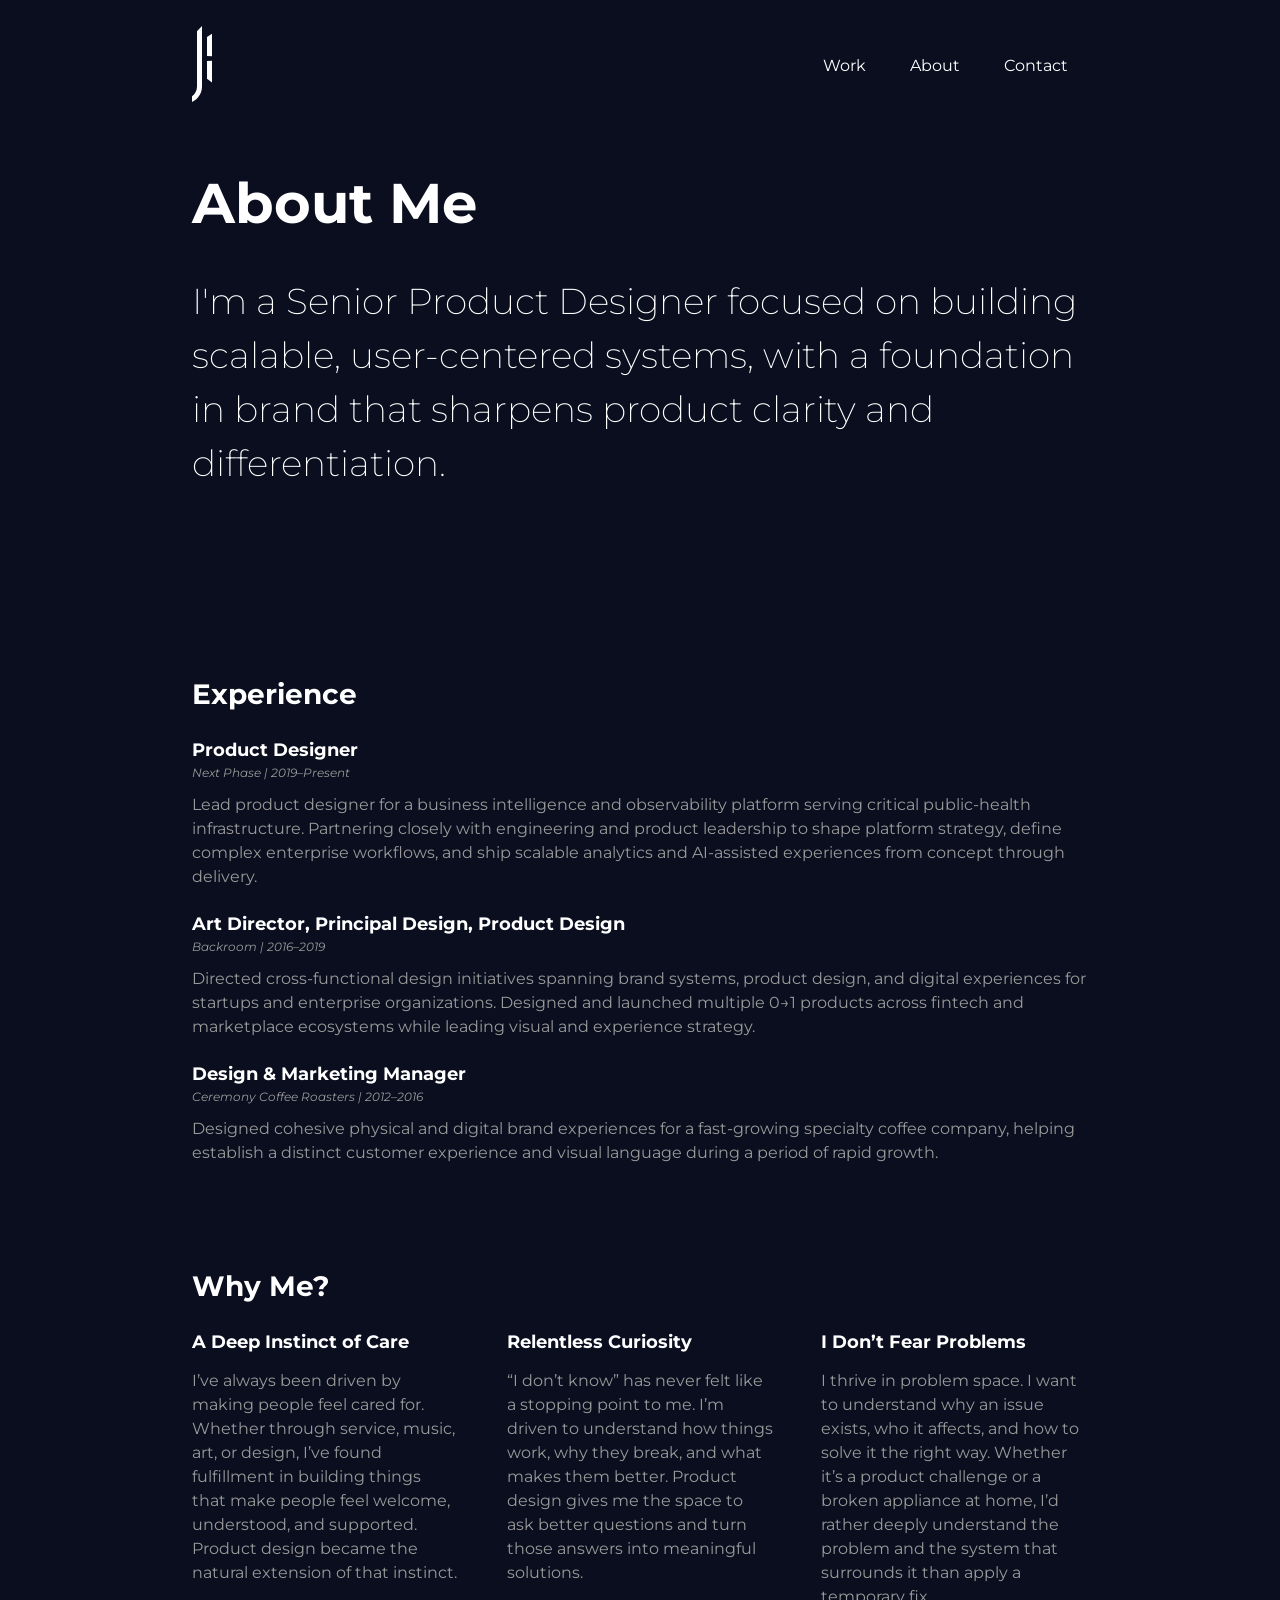
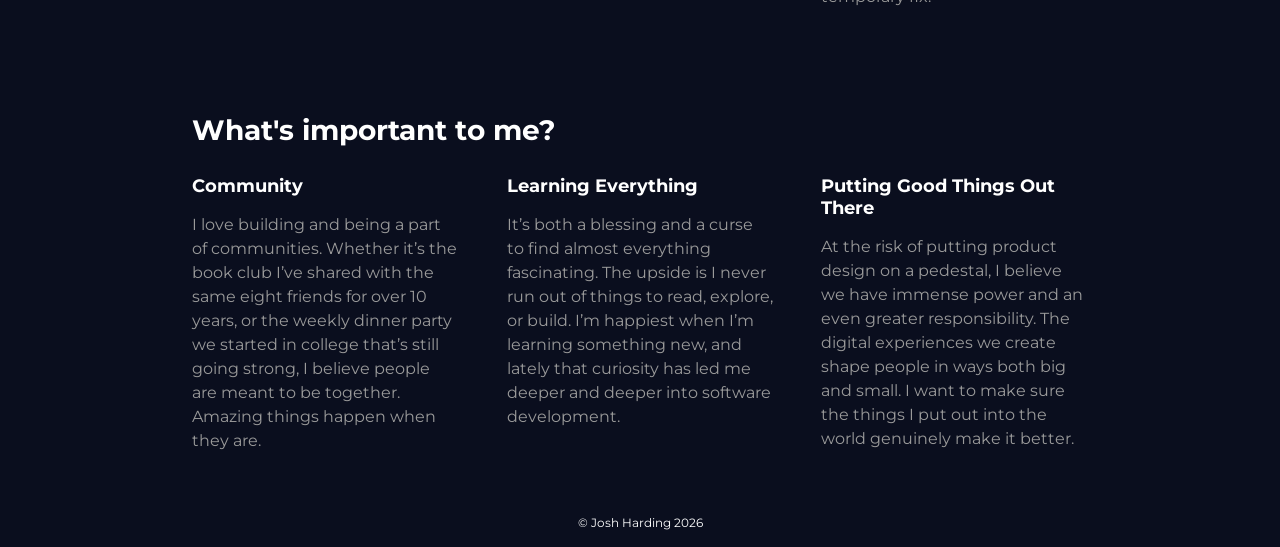
==== about.html @ a7c370c7 "Update about.html Updated content on about" ====
<!DOCTYPE html>
<html lang="en">
<head>
    <meta charset="UTF-8">
    <meta name="viewport" content="width=device-width, initial-scale=1.0">
    <title>Josh Harding - About Me</title>
    <link rel="stylesheet" href="styles.css">
    <link rel="preconnect" href="https://fonts.googleapis.com">
    <link rel="preconnect" href="https://fonts.gstatic.com" crossorigin>
    <link href="https://fonts.googleapis.com/css2?family=Montserrat:ital,wght@0,100..900;1,100..900&display=swap" rel="stylesheet">
</head>
</head>
<body>
    <div>
        <header>
            <nav class="navigation">
                    <a href="./index.html"><img src="./images/jh-logo-mark-white.svg" alt="JH Monogram" class="main_logo"></a>
                <div class="nav_group_links">
                    <ul>
                        <li class="nav_items"><a href="index.html#work-section">Work</a></li>
                        <li class="nav_items"><a href="./about.html">About</a></li>
                        <li class="nav_items"><a href="index.html#contact-section">Contact</a></li>
                    </ul>
                </div>
            </nav>
        </header>
        <main>
            <div class="hero-about">
                <div class="hero-left">
                    <h1>About Me</h1>
                    <p class="big-body">I'm a Senior Product Designer focused on building scalable, user-centered systems, with a foundation in brand that sharpens product clarity and differentiation.</p>
                </div>
                <div class="hero-right">
                    <!-- <img class="headshot" src="./images/jh-headshot-2026.png" alt="headshot of me in a flannel shirt, I have a short beard and two earings in each earlobe"> -->
                </div>
            </div>

            <div class="about-section">
                <h3>Experience</h3>
            
                <h4 class="position">Product Designer</h4>
                <p class="resume-company-date">Next Phase  |  2019–Present</p>
                <p class="resume-description">Lead product designer for a business intelligence and observability platform serving critical public-health infrastructure. Partnering closely with engineering and product leadership to shape platform strategy, define complex enterprise workflows, and ship scalable analytics and AI-assisted experiences from concept through delivery.</p>
            
                <h4 class="position">Art Director, Principal Design, Product Design</h4>
                <p class="resume-company-date">Backroom  |  2016–2019</p>
                <p class="resume-description">Directed cross-functional design initiatives spanning brand systems, product design, and digital experiences for startups and enterprise organizations. Designed and launched multiple 0→1 products across fintech and marketplace ecosystems while leading visual and experience strategy.</p>

                <h4 class="position">Design & Marketing Manager</h4>
                <p class="resume-company-date" style="margin:0">Ceremony Coffee Roasters  |  2012–2016</p>
                <p  class="resume-description">Designed cohesive physical and digital brand experiences for a fast-growing specialty coffee company, helping establish a distinct customer experience and visual language during a period of rapid growth.</p>
            </div>
            
            <div class="about-section">
                <h3>Why Me?</h3>
                <div class="three-column">
                    <div>
                        <h4 style="margin:0">A Deep Instinct of Care</h4>
                        <p class="gray-text">I’ve always been driven by making people feel cared for. Whether through service, music, art, or design, I’ve found fulfillment in building things that make people feel welcome, understood, and supported. Product design became the natural extension of that instinct.</p>
                    </div>
                    <div>
                        <h4 style="margin:0">Relentless Curiosity</h4>
                        <p class="gray-text">“I don’t know” has never felt like a stopping point to me. I’m driven to understand how things work, why they break, and what makes them better. Product design gives me the space to ask better questions and turn those answers into meaningful solutions.</p>
                    </div>
                    <div>
                        <h4 style="margin:0">I Don’t Fear Problems</h4>
                        <p class="gray-text">I thrive in problem space. I want to understand why an issue exists, who it affects, and how to solve it the right way. Whether it’s a product challenge or a broken appliance at home, I’d rather deeply understand the problem and the system that surrounds it than apply a temporary fix.</p>
                    </div>
                </div>
            </div>
            
            <div class="about-section">
                <h3>What&#39s important to me?</h3>
                <div class="three-column">
                    <div>
                        <h4 style="margin:0">Community</h4>
                        <p class="gray-text">I love building and being a part of communities. Whether it’s the book club I’ve shared with the same eight friends for over 10 years, or the weekly dinner party we started in college that’s still going strong, I believe people are meant to be together. Amazing things happen when they are.</p>
                    </div>
                    <div>
                        <h4 style="margin:0">Learning Everything</h4>
                        <p class="gray-text">It’s both a blessing and a curse to find almost everything fascinating. The upside is I never run out of things to read, explore, or build. I’m happiest when I’m learning something new, and lately that curiosity has led me deeper and deeper into software development.</p>
                    </div>
                    <div>
                        <h4 style="margin:0">Putting Good Things Out There</h4>
                        <p class="gray-text">At the risk of putting product design on a pedestal, I believe we have immense power and an even greater responsibility. The digital experiences we create shape people in ways both big and small. I want to make sure the things I put out into the world genuinely make it better.</p>
                    </div>
                </div>
            </div>
            
        </main>
        <footer><p>© Josh Harding 2026</p></footer>
    </div>
</body>
</html>
---- styles.css ----
* {
  box-sizing: border-box;
  /* outline: 1px solid red; */
}

body {
    background-color: #0A0E1E;
    font-family: "Montserrat", sans-serif;
    margin: 0 auto;
    display: flex;
    justify-content: center;
    min-height: 100dvh;
    padding: 0 auto;
}

header {
    display: flex;
}

nav {
    display: flex;
    justify-content: center;
    justify-content: space-between;
    align-items: center;
}

.navigation {
    display: flex;
    justify-content: space-between;
    width: 70%;
    /* margin-top: 5%; */
    margin: 2% auto;
}

.nav_items {
    display: inline;
    list-style: none;
    color: #FFFFFF;
    margin: 20px
}

main {
    width: 70%;
    margin: 0 auto;
}

a {
  text-decoration: none;
  color: inherit;
}

.main_logo {
    display: inline;
    width: 20px;
}

/* Here's the hero section for desktop */
.hero {
    display: grid;
    grid-template-columns: 1fr 1fr;
    height: 50vh;
}

.hero2 {
    display: grid;
    grid-template-columns: 1fr 2fr 1fr;
    height: 60vh;
}

.work-label {
    font-size: 10px;
    font-weight: 500;
    text-transform: uppercase;
    letter-spacing: .08em;
    color:#9f9f9f
}
.hero-about {
    display:grid;
    grid-template-columns: 2fr `1fr;
    height: 40vh;
    margin-bottom: 8rem;
}

.project-main-image {
    width: 100%;
    height: auto;
    border-radius: 16px;
    margin-top: 2rem;
    margin-bottom: 2rem;
}

.project-video {
    width: 100%;
    height: auto;
    border-radius: 16px;
    margin-top: 10px;
    margin-bottom: 20px;
}

.project {
    margin-bottom: 80px;
}

.read-more {
    font-size: 12px;
    color: #00E7FF;
    text-decoration: none;
}

.hero-project {
    display: grid;
    grid-template-columns: 2fr 1fr;
    gap: 3rem;
    align-items: start;
}

.results-project-3col {
    display: grid;
    grid-template-columns: 1fr 1fr 1fr;
    gap: 3rem;
    text-align: center;
}

.results-project-2col {
    display: grid;
    grid-template-columns: 1fr 1fr;
    gap: 3rem;
    text-align: center;
}

.result-metric {
    font-size: 5.625rem;
    font-weight: 100;
    color: #ffffff;
    margin: 2rem;
}

.projet-title {
    margin-bottom: 10px;
}

.project-home-description {
    margin: 0;
}

.project-description {
    font-size: 1.5rem;
    font-weight: 200;
    line-height: 1.5em;
    margin: 0;
}

.big-body {
    font-size: 2.25rem;
    font-weight: 200;
    line-height: 1.5em;

}

.hero-left{
    flex-direction: column;
    align-items: center;
    justify-content: center;
    align-self: center;
}

.hero-centered {
    display: grid;
    align-items: center;
    justify-content: center;
    align-self: center;
    text-align: center;
    height: 40vh;
}

.hero-right {
    display:flex;
    flex-direction: column;
    justify-content: center;
    /* align-items: center; */
    overflow: hidden;
    width: auto;
    height: 100%;
    margin-top: auto;
}

.other-work {
    display: grid;
    grid-template-columns: 1fr 1fr;
    gap: 20px;
}

.project-widget {
    border: solid 1px #d9d9d930;
    width: 100%;
    height: 440px;
    border-radius: 24px;
    display: grid;
    grid-template-columns: 1fr 1fr;
    gap: 20px;
    margin-bottom: 50px;
}

.project-text {
    display: flex;
    flex-direction: column;
    justify-content: space-between;
    padding: 30px;
    align-items: flex-start;
}

.impact-section {
    display: flex;
    flex-direction: column;
}

.impact {
    color: #00E7FF;
    letter-spacing: 0.22rem;
    font-weight: 700;
    margin: 0
}

.impact-metric {
    font-size: 43px;
    font-weight: 300;
    margin: 0;
}

.impact-description {
    font-weight: 300;
    margin: 0;
}

.project-image-container {
    display:flex;
    flex-direction: column;
    justify-content: end;
    overflow: hidden;
    width: auto;
    height: 100%;
    margin-top: auto;

}

.project-image {
    display: flex;
    flex-direction: column;
    justify-content: end;
    /* padding-top: 10%;
    padding-right: 10%; */
    /* padding-left: 10%; */
    align-items: center;
    object-fit: contain;
    width: auto;
    height: 100%;
    min-height: 0;
    min-width: 0;
    overflow: hidden;
}

.project-banner {
    width: 100%;
    height: auto;
    border-radius: 8px;
    margin-top: 10px;
    margin-bottom: 50px;
}

.other-work-banner {
    width: 100%;
    height: auto;
    border-radius: 8px;
    margin-top: 10px;
    margin-bottom: 10px;
}

.project-subsection {
    margin-top: 50px;
    margin-bottom: 50px;
}

.project-subsection-title {
    font-size: 1.125rem;
    margin: 0;
}

.three-column {
    display: grid;
    grid-template-columns: 1fr 1fr 1fr;
    gap: 3rem;
}

.position {
    margin-bottom: 0;
}

.position + .position {
    margin-top: 5rem;
}

.resume-company-date {
    font-size: .75rem;
    font-style: italic;
    color: #9a9a9a;
    margin: 0;
}

.resume-description {
    margin-top: .5em;
    color:#9a9a9a
}

.about-section {
    padding-top: 30px;
    padding-bottom: 30px;
}

.gray-text {
    color: #9a9a9a;
}

h1 {
    font-size: 56px;
    color: #FFFFFF;
}

h2 {
    font-size: 36px;
    color: #FFFFFF;
}

h3 {
    font-size: 28px;
    color: #FFFFFF;
}

h4 {
    font-size: 18px;
    color: #ffffff;
}

p {
    color: #FFFFFF;
    line-height: 1.5rem;
}

 ul {
    line-height: 150%;
}

li {
    color: #ffffff;
    line-height: 1.5rem;

}


.social-icon {
    width: 35px;
    margin-right: 20px;
    margin-top: 30px;
}

footer {
    text-align: center;
    font-size: .75rem;
}

@media (max-width: 402px) {
    body {
        background-color: #0A0E1E;
        font-family: "Montserrat", sans-serif;
        margin: 0;
        display: flex;
        justify-content: center;
        min-height: 100dvh;
        width: 80%;
        padding: 0;
        margin: auto;
    }

    h1 {
        font-size: 48px;
    }
    
    h2 {
        font-size: 36px;
        color: #FFFFFF;
    }
    
    h3 {
        font-size: 28px;
    }

    p {
        font-size: 12px;
    }

    ul {
        line-height: 150%;
    }

    .big-body {
        font-size: 16px;
        font-weight: 200;
        line-height: 1.25rem;
    }

    .nav_items {
        display: inline;
        list-style: none;
        font-size: .75rem;
        color: #FFFFFF;
        margin: 20px
        }

    main {
        width: 80%;
        /* margin: 10%; */
    }

    .hero {
        display: grid;
        grid-template-columns: 1fr;
        width: 80vh;
    }

    .hero-project {
        display: grid;
        grid-template-columns: 1fr;
        gap: 3rem;
    }

    .hero-right {
        display: none;
    }

    .other-work {
        display: grid;
        grid-template-columns: 1fr;
        gap: 20px;
        }

    .impact-metric {
        font-size: 27px;
    }

    .project-widget {
        /* display: flex;
        flex-direction: column;
        justify-content: start; */
        display: grid;
        grid-template-columns: 1fr;
        grid-template-rows: 1fr 1fr;
        width: 100%;
        height: 70vh;

    }
    
    .project {
        margin-bottom: 40px;
    }
    
    .project-image {
        align-items: center;
        object-fit: contain;
        overflow: hidden;
    }

    .project-banner {
    width: 100%;
    height: auto;
    border-radius: 4px;
    margin-top: 10px;
    margin-bottom: 50px;
}

    .project-image-container {
        overflow: hidden;
        width: 100%;
        height: auto;
        margin-top: auto;
        object-fit: contain;
    }

.project-main-image {
    width: 100%;
    height: auto;
    border-radius: 8px;
}

.results-project-2col {
    display: grid;
    grid-template-columns: 1fr;
    gap: 3rem;
    text-align: center;
}
    .result-metric {
        font-size: 3.5rem;
        font-weight: 100;
        color: #ffffff;
        margin: 2rem;
    }

    .navigation {
    display: flex;
    justify-content: space-between;
    width: 80%;
    margin: 0 auto;
    }
    
    .three-column {
    display: grid;
    grid-template-columns: 1fr;
    gap: 3rem;
}
    .hero-about {
    display:grid;
    grid-template-columns: 1fr;
    min-height: 40vh;
    margin-bottom: 3rem;
}

}

@media (min-width: 402px) and (max-width: 980px) {
    p {
        font-size: 12px;
    }

    .big-body {
        font-size: 1.5rem;
        font-weight: 200;
    }

    main {
    width: 80%;
    margin: 10%;
    }

.navigation {
    display: flex;
    justify-content: space-between;
    width: 80%;
    /* margin-top: 5%; */
    margin: 2% auto;
}
.nav_items {
    display: inline;
    list-style: none;
    font-size: .75rem;
    color: #FFFFFF;
    margin: 20px
}

    .hero {
    display: grid;
    grid-template-columns: 1fr;
    height: 80vh;
    }

    .hero-right {
        display: none;
    }

    .other-work {
        display: grid;
        grid-template-columns: 1fr;
        gap: 20px;
    }
    .hero-project {
        display: grid;
        grid-template-columns: 1fr;
        gap: 3rem;
    }

    .impact-metric {
        font-size: 27px;
    }

    .project {
        margin-bottom: 40px;
    }

.project-widget {
    /* display: flex;
    flex-direction: column;
    justify-content: start; */
    display: grid;
    grid-template-columns: 1fr;
    grid-template-rows: 1fr 1fr;
    width: 100%;
    height: 70vh;
}

.project-main-image {
    width: 100%;
    height: auto;
    border-radius: 8px;
}

.results-project-2col {
    display: grid;
    grid-template-columns: 1fr;
    gap: 3rem;
    text-align: center;
}

.three-column {
    display: grid;
    grid-template-columns: 1fr;
    gap: 3rem;
}
.hero-about {
    display:grid;
    grid-template-columns: 1fr;
    min-height: 40vh;
    margin-bottom: 3rem;
}

.result-metric {
    font-size: 3.5rem;
    font-weight: 100;
    color: #ffffff;
    margin: 2rem;
}
}
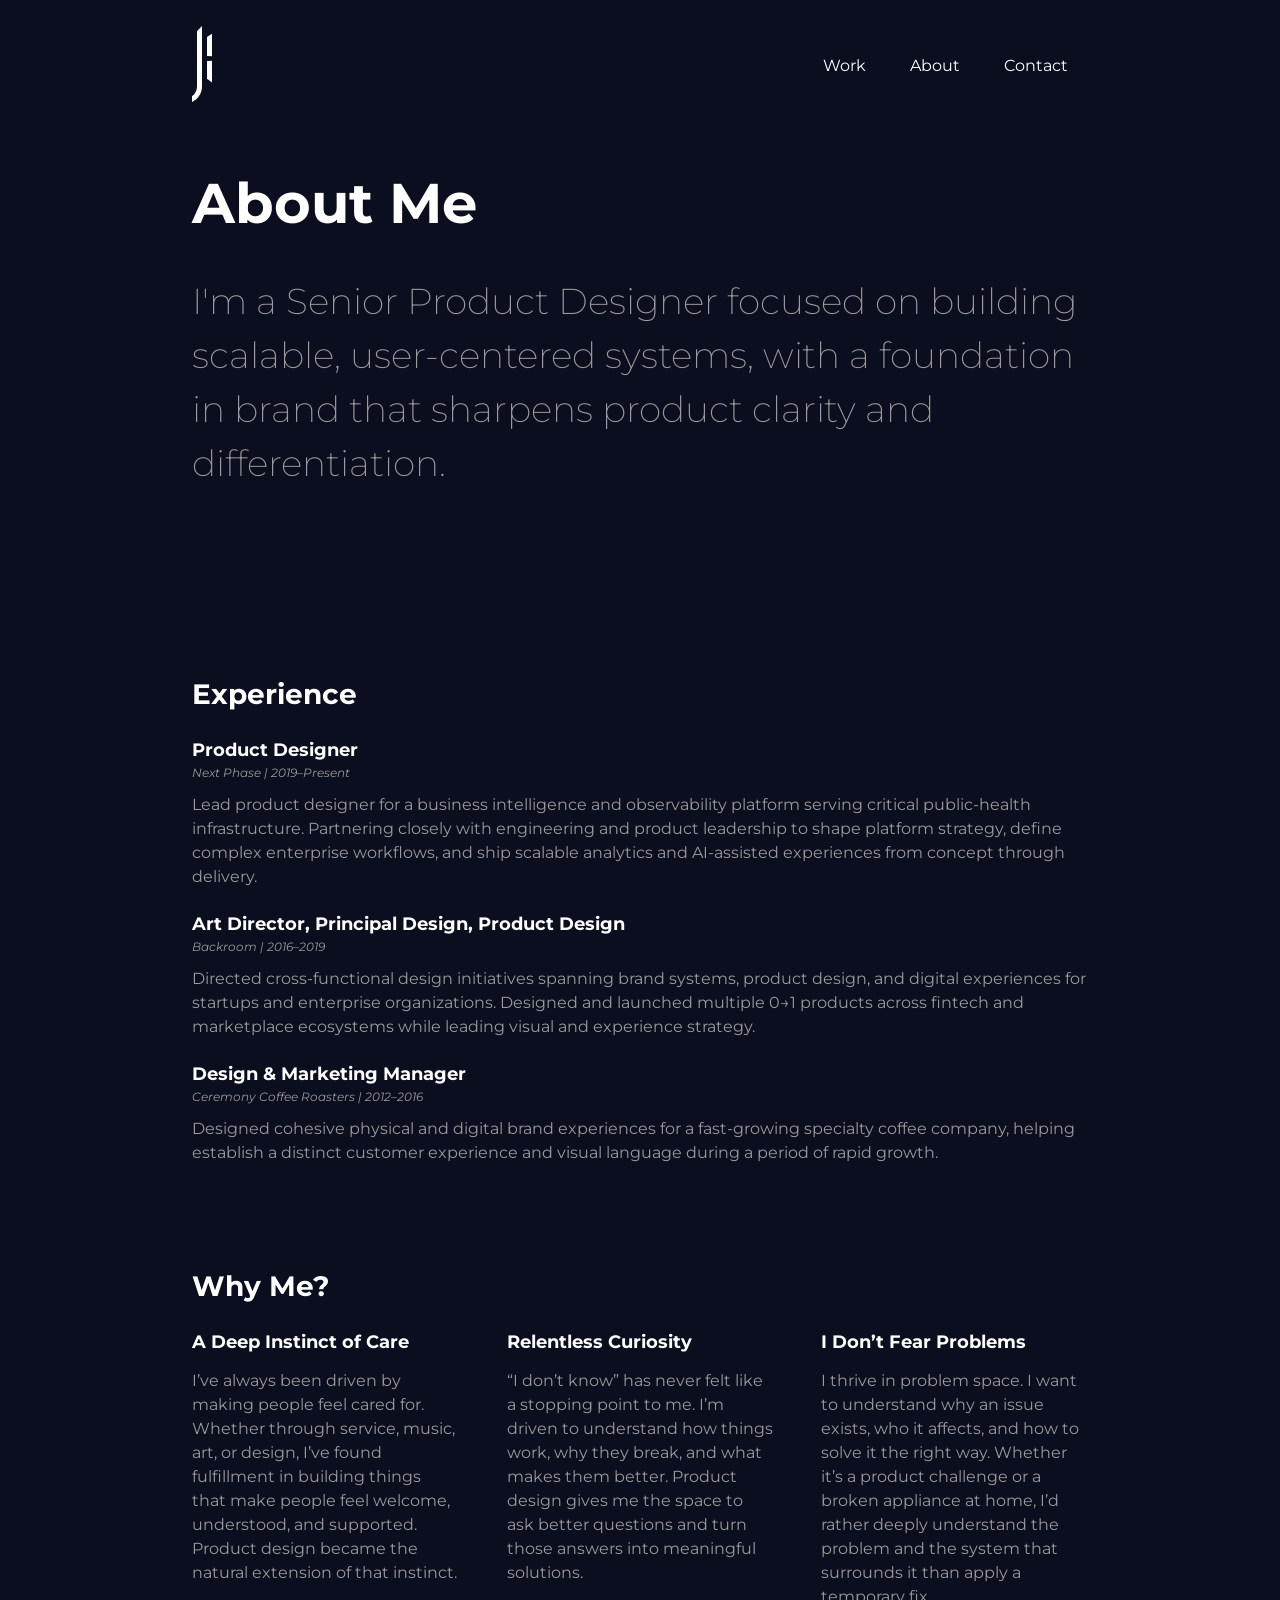
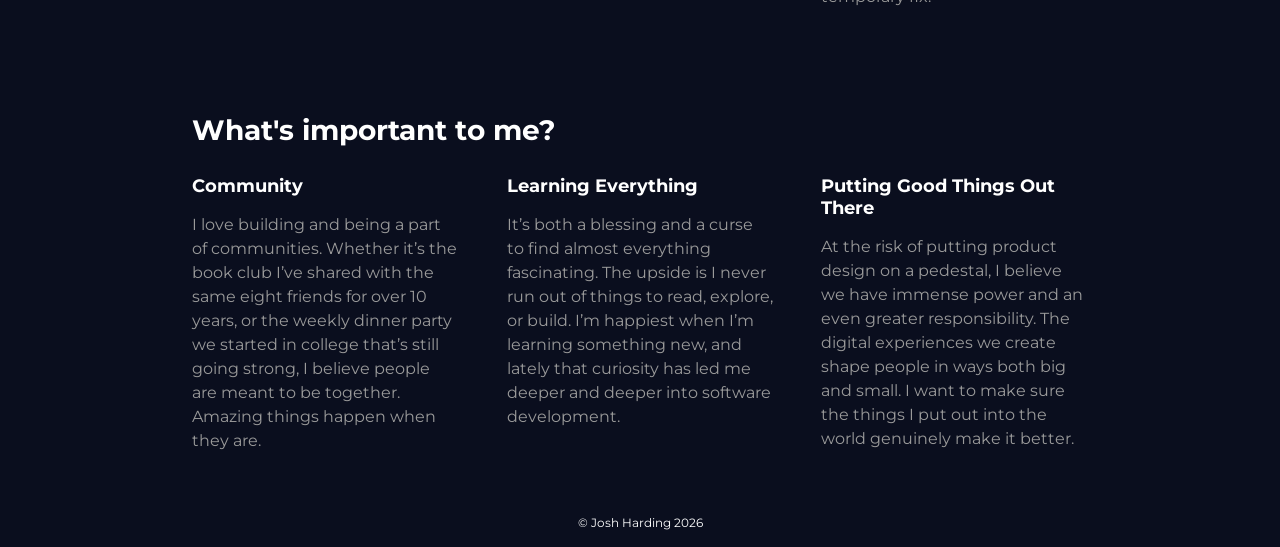
==== commit cf3a4d22: "Update about.html added gray-text class to intro paragraph" ====
--- a/about.html
+++ b/about.html
@@ -28,7 +28,7 @@
             <div class="hero-about">
                 <div class="hero-left">
                     <h1>About Me</h1>
-                    <p class="big-body">I'm a Senior Product Designer focused on building scalable, user-centered systems, with a foundation in brand that sharpens product clarity and differentiation.</p>
+                    <p class="big-body gray-text">I'm a Senior Product Designer focused on building scalable, user-centered systems, with a foundation in brand that sharpens product clarity and differentiation.</p>
                 </div>
                 <div class="hero-right">
                     <!-- <img class="headshot" src="./images/jh-headshot-2026.png" alt="headshot of me in a flannel shirt, I have a short beard and two earings in each earlobe"> -->
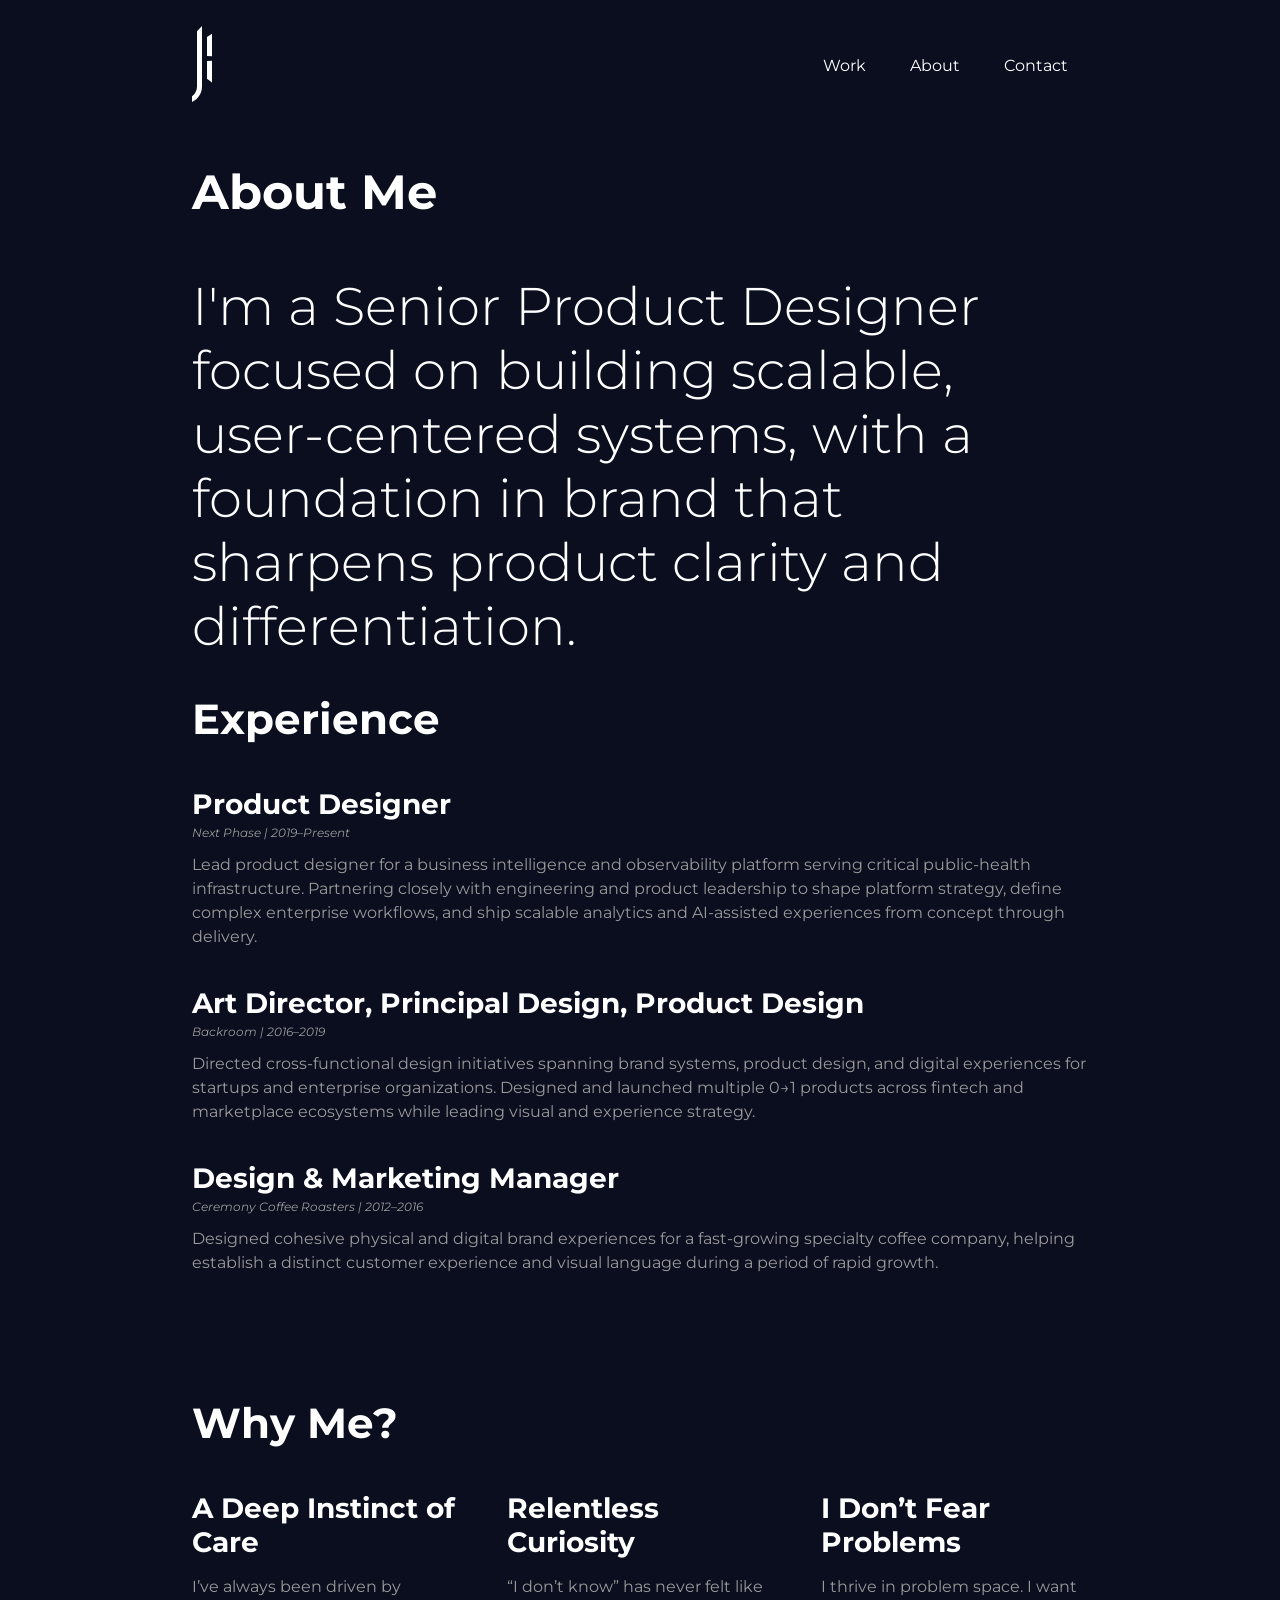
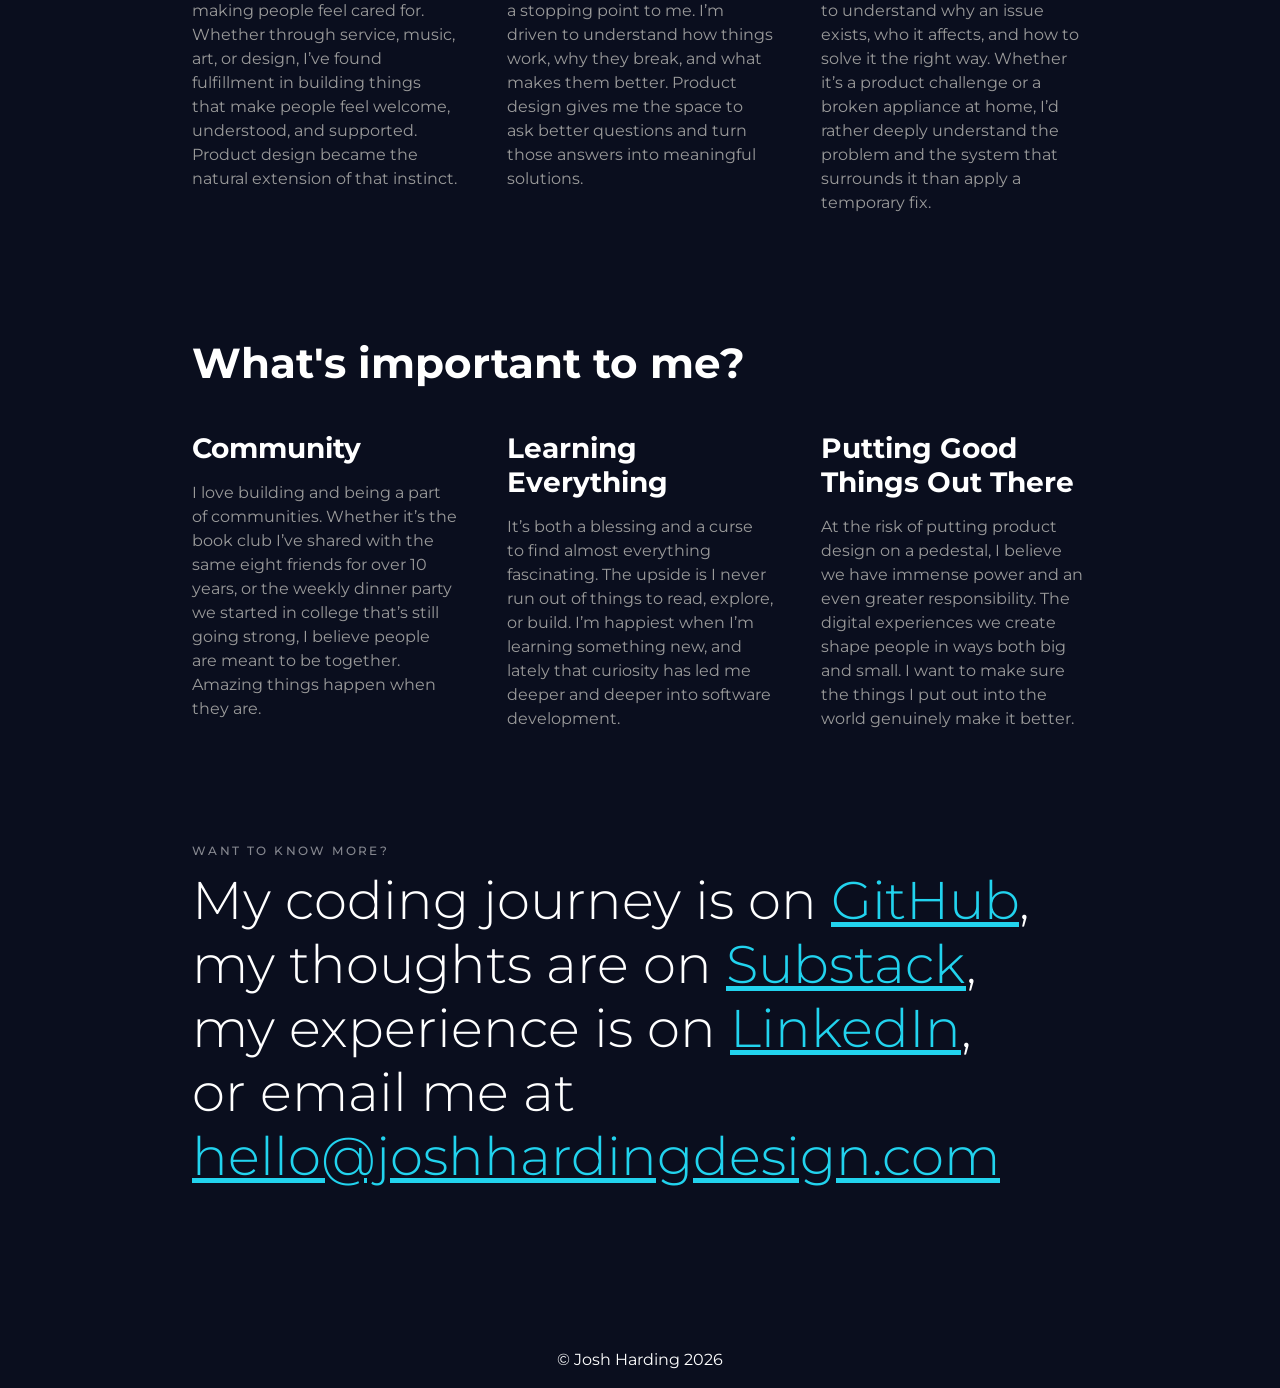
==== commit fd0579a2: "Update about.html Added social link footer" ====
--- a/about.html
+++ b/about.html
@@ -7,7 +7,8 @@
     <link rel="stylesheet" href="styles.css">
     <link rel="preconnect" href="https://fonts.googleapis.com">
     <link rel="preconnect" href="https://fonts.gstatic.com" crossorigin>
-    <link href="https://fonts.googleapis.com/css2?family=Montserrat:ital,wght@0,100..900;1,100..900&display=swap" rel="stylesheet">
+    <link href="https://fonts.googleapis.com/css2?family=Montserrat:ital,wght@0,100..900;1,100..900&display=swap"
+        rel="stylesheet">
 </head>
 </head>
 <body>
@@ -86,7 +87,13 @@
                     </div>
                 </div>
             </div>
-            
+            <h2 class="section-label margin-top" id="contact-section">WANT TO KNOW MORE?</h2>
+            <p class="big-body no-margin-top">
+                My coding journey is on <a href="https://github.com/JoshHardingDesign" class="link">GitHub</a>,<br>
+                my thoughts are on <a href="https://substack.com/@deindevelum598724" class="link">Substack</a>,<br>
+                my experience is on <a href="https://www.linkedin.com/in/jhardingdesign/" class="link">LinkedIn</a>,<br>
+                or email me at <a href="mailto:hello@joshhardingdesign.com" class="link">hello@joshhardingdesign.com</a>
+            </p>
         </main>
         <footer><p>© Josh Harding 2026</p></footer>
     </div>
--- a/styles.css
+++ b/styles.css
@@ -1,6 +1,5 @@
-* {
-  box-sizing: border-box;
-  /* outline: 1px solid red; */
+html {
+    font-size: .75rem;
 }
 
 body {
@@ -11,12 +10,398 @@
     justify-content: center;
     min-height: 100dvh;
     padding: 0 auto;
-}
-
-header {
+    /* width: 70%; */
+    margin: 0 auto;
+}
+
+main {
+    width: 80%;
+    margin: 0 auto;
+}
+
+h1 {
+    font-size: 2.986rem;
+    color: #FFFFFF;
+}
+
+h2 {
+    font-size: 2.488rem;
+    color: #FFFFFF
+}
+
+h3 {
+    font-size: 2.3rem;
+    color: #FFFFFF;
+}
+
+h4 {
+    font-size: 1.728rem;
+    color: #FFFFFF;
+}
+
+h5 {
+    font-size: 1.44rem;
+}
+
+h6 {
+    font-size: 1.2rem;
+}
+
+.big-body {
+    font-size: 2.125rem;
+    font-weight: 300;
+    line-height: normal;
+    color: #FFFFFF
+}
+
+p {
+    font-size: 1rem;
+    line-height: 1.5rem;
+    color: #FFFFFF
+}
+
+small {
+    font-size: .833;
+}
+
+a {
+    text-decoration: none;
+    color: inherit;
+}
+
+li {
+    color: #ffffff;
+    line-height: 1.5rem;
+
+}
+
+.section-label {
+    font-size: .75rem;
+    font-weight: 500;
+    letter-spacing: 0.2em;
+    color: #FFFFFF80
+}
+
+/* Helper Classes */
+
+.is-bold {
+    font-weight: 800;
+}
+
+.no-margin-top {
+    margin-top: 0;
+}
+
+.margin-top {
+    margin-top: 4rem;
+}
+
+.gray-text {
+    color: #9a9a9a;
+}
+
+/* Navigation */
+nav {
     display: flex;
-}
-
+    justify-content: center;
+    justify-content: space-between;
+    align-items: center;
+}
+
+.navigation {
+    display: flex;
+    justify-content: space-between;
+    width: 80%;
+    /* margin-top: 5%; */
+    margin: 2% auto;
+}
+
+.main_logo {
+    display: inline;
+    width: 20px;
+}
+
+.nav_items {
+    display: inline;
+    list-style: none;
+    color: #FFFFFF;
+    margin: 20px
+}
+
+/* Hero */
+
+.home-hero {
+    display: grid;
+    grid-template-columns: 1fr;
+    gap: 1.25rem;
+    height: 60vh;
+    place-content: center;
+    align-items: start;
+}
+
+/* Current Work */
+
+.current-project {
+    margin-bottom: 9rem;
+}
+
+.current-title {
+    display: grid;
+    grid-template-columns: 1fr;
+    gap: 1rem;
+    margin: .75rem 0rem;
+}
+
+.current-description {
+    display: grid;
+    grid-template-columns: 1fr;
+    gap: 1rem;
+    align-items: start;
+    margin: 0;
+}
+
+.key-contributions {
+    margin-top: 0;
+}
+
+.current-work-image {
+    width: 100%;
+    height: auto;
+    border-radius: 8px;
+    margin-top: 2rem;
+    margin-bottom: 20px;
+}
+
+.read-more {
+    font-size: 1rem;
+    color: #00E7FF;
+    text-decoration: none;
+}
+
+/* Past Work */
+
+.past-work {
+    display: grid;
+    grid-template-columns: 1fr;
+    gap: 20px;
+    align-items: start;
+    margin-bottom: 9rem;
+}
+
+.past-work-title {
+    margin: 0;
+}
+
+.other-work-banner {
+    width: 100%;
+    height: auto;
+    border-radius: 8px;
+    margin-top: 10px;
+    margin-bottom: 10px;
+}
+
+/* Footer */
+
+.link {
+    color: #22D3EE;
+    text-decoration: underline;
+}
+
+footer {
+    text-align: center;
+    font-size: .75rem;
+    margin-top: 10rem;
+}
+
+/* Project Page */
+
+
+.project-description {
+    font-size: 1.5rem;
+    font-weight: 200;
+    line-height: 1.5em;
+    margin: 0;
+}
+
+.project-subsection {
+    margin-top: 50px;
+    margin-bottom: 50px;
+}
+
+.project-subsection-title {
+    font-size: 1.125rem;
+    margin: 0;
+}
+
+.results-project-2col {
+    display: grid;
+    grid-template-columns: 1fr;
+    gap: 3rem;
+    text-align: center;
+}
+
+.result-metric {
+    font-size: 3.5rem;
+    font-weight: 100;
+    color: #ffffff;
+    margin: 2rem;
+}
+
+.project-main-image {
+    width: 100%;
+    height: auto;
+    border-radius: 16px;
+    margin-top: 2rem;
+    margin-bottom: 2rem;
+}
+
+.hero-project {
+    display: grid;
+    grid-template-columns: 1fr;
+    gap: 3rem;
+    align-items: start;
+}
+
+
+
+/* About Page */
+
+.hero-about {
+    display: grid;
+    grid-template-columns: 1fr;
+    height: 40vh;
+    margin-bottom: 8rem;
+}
+
+.three-column {
+    display: grid;
+    grid-template-columns: 1fr;
+    gap: 3rem;
+}
+
+.position {
+    margin-bottom: 0;
+}
+
+.position+.position {
+    margin-top: 5rem;
+}
+
+.resume-company-date {
+    font-size: .75rem;
+    font-style: italic;
+    color: #9a9a9a;
+    margin: 0;
+}
+
+.resume-description {
+    margin-top: .5em;
+    color: #9a9a9a
+}
+
+.about-section {
+    padding-top: 2rem;
+    padding-bottom: 2rem;
+}
+
+@media (min-width: 1024px) {
+/* Global Styles */
+
+html {
+    font-size: 1rem;
+}
+
+body {
+    background-color: #0A0E1E;
+    font-family: "Montserrat", sans-serif;
+    margin: 0 auto;
+    display: flex;
+    justify-content: center;
+    min-height: 100dvh;
+    padding: 0 auto;
+    /* width: 70%; */
+    margin: 0 auto;
+}
+
+main {
+    width: 70%;
+    margin: 0 auto;
+}
+
+h1 {
+    font-size: 2.986rem;
+    color: #FFFFFF;
+}
+
+h2 {
+    font-size: 2.488rem;
+    color: #FFFFFF
+}
+
+h3 {
+    font-size: 2.625rem;
+    color:#FFFFFF;
+}
+
+h4 {
+    font-size: 1.728rem;
+    color: #FFFFFF;
+}
+
+h5 {
+    font-size: 1.44rem;
+}
+
+h6 {
+    font-size: 1.2rem;
+}
+
+.big-body {
+    font-size: 3.3125rem;
+    font-weight: 300;
+    line-height: normal;
+    color:#FFFFFF
+}
+
+p {
+    font-size: 1rem;
+    line-height: 1.5rem;
+    color:#FFFFFF
+}
+
+small {
+    font-size: .833;
+}
+
+a {
+    text-decoration: none;
+    color: inherit;
+}
+
+li {
+    color: #ffffff;
+    line-height: 1.5rem;
+
+}
+
+.section-label {
+    font-size: .75rem;
+    font-weight: 500;
+    letter-spacing: 0.2em;
+    color:#FFFFFF80
+}
+
+/* Helper Classes */
+
+.is-bold {
+    font-weight: 800;
+}
+
+.no-margin-top {
+    margin-top: 0;
+}
+
+/* Navigation */
 nav {
     display: flex;
     justify-content: center;
@@ -32,6 +417,11 @@
     margin: 2% auto;
 }
 
+.main_logo {
+    display: inline;
+    width: 20px;
+}
+
 .nav_items {
     display: inline;
     list-style: none;
@@ -39,46 +429,117 @@
     margin: 20px
 }
 
-main {
-    width: 70%;
-    margin: 0 auto;
-}
-
-a {
-  text-decoration: none;
-  color: inherit;
-}
-
-.main_logo {
-    display: inline;
-    width: 20px;
-}
-
-/* Here's the hero section for desktop */
-.hero {
+/* Hero */
+
+.home-hero {
+    display: grid;
+    grid-template-columns: 5fr 7fr;
+    gap: 1.25rem;
+    height: 60vh;
+    place-content: center;
+    align-items: start;
+}
+
+/* Current Work */
+
+.current-project {
+    margin-bottom: 9rem;
+}
+
+.current-title {
+    display: grid;
+    grid-template-columns: 3fr 1fr;
+    gap: 1rem;
+    margin: .75rem 0rem;
+}
+
+.current-description {
+    display: grid;
+    grid-template-columns: 3fr 1fr;
+    gap: 1rem;
+    align-items: start;
+    margin: 0;
+}
+
+.key-contributions {
+    margin-top: 0;
+}
+
+.current-work-image {
+    width: 100%;
+    height: auto;
+    border-radius: 16px;
+    margin-top: 2rem;
+    margin-bottom: 20px;
+}
+
+.read-more {
+    font-size: 1rem;
+    color: #00E7FF;
+    text-decoration: none;
+}
+
+/* Past Work */
+
+.past-work {
+    display: grid;
+    grid-template-columns: 1fr 1fr 1fr;
+    gap: 20px;
+    margin-bottom: 9rem;
+}
+
+.other-work-banner {
+    width: 100%;
+    height: auto;
+    border-radius: 8px;
+    margin-top: 10px;
+    margin-bottom: 10px;
+}
+
+/* Footer */
+
+.link {
+    color: #22D3EE;
+    text-decoration: underline;
+}
+
+footer {
+    text-align: center;
+    font-size: .75rem;
+    margin-top: 10rem;
+}
+
+/* Project Page */
+
+.project-description {
+    font-size: 1.5rem;
+    font-weight: 200;
+    line-height: 1.5em;
+    margin: 0;
+}
+
+.project-subsection {
+    margin-top: 50px;
+    margin-bottom: 50px;
+}
+
+.project-subsection-title {
+    font-size: 1.125rem;
+    margin: 0;
+}
+
+.results-project-2col {
     display: grid;
     grid-template-columns: 1fr 1fr;
-    height: 50vh;
-}
-
-.hero2 {
-    display: grid;
-    grid-template-columns: 1fr 2fr 1fr;
-    height: 60vh;
-}
-
-.work-label {
-    font-size: 10px;
-    font-weight: 500;
-    text-transform: uppercase;
-    letter-spacing: .08em;
-    color:#9f9f9f
-}
-.hero-about {
-    display:grid;
-    grid-template-columns: 2fr `1fr;
-    height: 40vh;
-    margin-bottom: 8rem;
+    gap: 3rem;
+    text-align: center;
+}
+
+.result-metric {
+    font-size: 5.625rem;
+    font-weight: 300;
+    color: #ffffff;
+    margin: 2rem;
 }
 
 .project-main-image {
@@ -89,60 +550,6 @@
     margin-bottom: 2rem;
 }
 
-.project-video {
-    width: 100%;
-    height: auto;
-    border-radius: 16px;
-    margin-top: 10px;
-    margin-bottom: 20px;
-}
-
-.project {
-    margin-bottom: 80px;
-}
-
-.read-more {
-    font-size: 12px;
-    color: #00E7FF;
-    text-decoration: none;
-}
-
-.hero-project {
-    display: grid;
-    grid-template-columns: 2fr 1fr;
-    gap: 3rem;
-    align-items: start;
-}
-
-.results-project-3col {
-    display: grid;
-    grid-template-columns: 1fr 1fr 1fr;
-    gap: 3rem;
-    text-align: center;
-}
-
-.results-project-2col {
-    display: grid;
-    grid-template-columns: 1fr 1fr;
-    gap: 3rem;
-    text-align: center;
-}
-
-.result-metric {
-    font-size: 5.625rem;
-    font-weight: 100;
-    color: #ffffff;
-    margin: 2rem;
-}
-
-.projet-title {
-    margin-bottom: 10px;
-}
-
-.project-home-description {
-    margin: 0;
-}
-
 .project-description {
     font-size: 1.5rem;
     font-weight: 200;
@@ -150,139 +557,19 @@
     margin: 0;
 }
 
-.big-body {
-    font-size: 2.25rem;
-    font-weight: 200;
-    line-height: 1.5em;
-
-}
-
-.hero-left{
-    flex-direction: column;
-    align-items: center;
-    justify-content: center;
-    align-self: center;
-}
-
-.hero-centered {
-    display: grid;
-    align-items: center;
-    justify-content: center;
-    align-self: center;
-    text-align: center;
+.hero-project {
+    display: grid;
+    grid-template-columns: 2fr 1fr;
+    gap: 3rem;
+    align-items: start;
+}
+
+/* About Page*/
+.hero-about {
+    display: grid;
+    /* grid-template-columns: 2fr 1fr; */
     height: 40vh;
-}
-
-.hero-right {
-    display:flex;
-    flex-direction: column;
-    justify-content: center;
-    /* align-items: center; */
-    overflow: hidden;
-    width: auto;
-    height: 100%;
-    margin-top: auto;
-}
-
-.other-work {
-    display: grid;
-    grid-template-columns: 1fr 1fr;
-    gap: 20px;
-}
-
-.project-widget {
-    border: solid 1px #d9d9d930;
-    width: 100%;
-    height: 440px;
-    border-radius: 24px;
-    display: grid;
-    grid-template-columns: 1fr 1fr;
-    gap: 20px;
-    margin-bottom: 50px;
-}
-
-.project-text {
-    display: flex;
-    flex-direction: column;
-    justify-content: space-between;
-    padding: 30px;
-    align-items: flex-start;
-}
-
-.impact-section {
-    display: flex;
-    flex-direction: column;
-}
-
-.impact {
-    color: #00E7FF;
-    letter-spacing: 0.22rem;
-    font-weight: 700;
-    margin: 0
-}
-
-.impact-metric {
-    font-size: 43px;
-    font-weight: 300;
-    margin: 0;
-}
-
-.impact-description {
-    font-weight: 300;
-    margin: 0;
-}
-
-.project-image-container {
-    display:flex;
-    flex-direction: column;
-    justify-content: end;
-    overflow: hidden;
-    width: auto;
-    height: 100%;
-    margin-top: auto;
-
-}
-
-.project-image {
-    display: flex;
-    flex-direction: column;
-    justify-content: end;
-    /* padding-top: 10%;
-    padding-right: 10%; */
-    /* padding-left: 10%; */
-    align-items: center;
-    object-fit: contain;
-    width: auto;
-    height: 100%;
-    min-height: 0;
-    min-width: 0;
-    overflow: hidden;
-}
-
-.project-banner {
-    width: 100%;
-    height: auto;
-    border-radius: 8px;
-    margin-top: 10px;
-    margin-bottom: 50px;
-}
-
-.other-work-banner {
-    width: 100%;
-    height: auto;
-    border-radius: 8px;
-    margin-top: 10px;
-    margin-bottom: 10px;
-}
-
-.project-subsection {
-    margin-top: 50px;
-    margin-bottom: 50px;
-}
-
-.project-subsection-title {
-    font-size: 1.125rem;
-    margin: 0;
+    margin-bottom: 8rem;
 }
 
 .three-column {
@@ -295,7 +582,7 @@
     margin-bottom: 0;
 }
 
-.position + .position {
+.position+.position {
     margin-top: 5rem;
 }
 
@@ -308,321 +595,12 @@
 
 .resume-description {
     margin-top: .5em;
-    color:#9a9a9a
+    color: #9a9a9a
 }
 
 .about-section {
-    padding-top: 30px;
-    padding-bottom: 30px;
-}
-
-.gray-text {
-    color: #9a9a9a;
-}
-
-h1 {
-    font-size: 56px;
-    color: #FFFFFF;
-}
-
-h2 {
-    font-size: 36px;
-    color: #FFFFFF;
-}
-
-h3 {
-    font-size: 28px;
-    color: #FFFFFF;
-}
-
-h4 {
-    font-size: 18px;
-    color: #ffffff;
-}
-
-p {
-    color: #FFFFFF;
-    line-height: 1.5rem;
-}
-
- ul {
-    line-height: 150%;
-}
-
-li {
-    color: #ffffff;
-    line-height: 1.5rem;
-
-}
-
-
-.social-icon {
-    width: 35px;
-    margin-right: 20px;
-    margin-top: 30px;
-}
-
-footer {
-    text-align: center;
-    font-size: .75rem;
-}
-
-@media (max-width: 402px) {
-    body {
-        background-color: #0A0E1E;
-        font-family: "Montserrat", sans-serif;
-        margin: 0;
-        display: flex;
-        justify-content: center;
-        min-height: 100dvh;
-        width: 80%;
-        padding: 0;
-        margin: auto;
-    }
-
-    h1 {
-        font-size: 48px;
-    }
-    
-    h2 {
-        font-size: 36px;
-        color: #FFFFFF;
-    }
-    
-    h3 {
-        font-size: 28px;
-    }
-
-    p {
-        font-size: 12px;
-    }
-
-    ul {
-        line-height: 150%;
-    }
-
-    .big-body {
-        font-size: 16px;
-        font-weight: 200;
-        line-height: 1.25rem;
-    }
-
-    .nav_items {
-        display: inline;
-        list-style: none;
-        font-size: .75rem;
-        color: #FFFFFF;
-        margin: 20px
-        }
-
-    main {
-        width: 80%;
-        /* margin: 10%; */
-    }
-
-    .hero {
-        display: grid;
-        grid-template-columns: 1fr;
-        width: 80vh;
-    }
-
-    .hero-project {
-        display: grid;
-        grid-template-columns: 1fr;
-        gap: 3rem;
-    }
-
-    .hero-right {
-        display: none;
-    }
-
-    .other-work {
-        display: grid;
-        grid-template-columns: 1fr;
-        gap: 20px;
-        }
-
-    .impact-metric {
-        font-size: 27px;
-    }
-
-    .project-widget {
-        /* display: flex;
-        flex-direction: column;
-        justify-content: start; */
-        display: grid;
-        grid-template-columns: 1fr;
-        grid-template-rows: 1fr 1fr;
-        width: 100%;
-        height: 70vh;
-
-    }
-    
-    .project {
-        margin-bottom: 40px;
-    }
-    
-    .project-image {
-        align-items: center;
-        object-fit: contain;
-        overflow: hidden;
-    }
-
-    .project-banner {
-    width: 100%;
-    height: auto;
-    border-radius: 4px;
-    margin-top: 10px;
-    margin-bottom: 50px;
-}
-
-    .project-image-container {
-        overflow: hidden;
-        width: 100%;
-        height: auto;
-        margin-top: auto;
-        object-fit: contain;
-    }
-
-.project-main-image {
-    width: 100%;
-    height: auto;
-    border-radius: 8px;
-}
-
-.results-project-2col {
-    display: grid;
-    grid-template-columns: 1fr;
-    gap: 3rem;
-    text-align: center;
-}
-    .result-metric {
-        font-size: 3.5rem;
-        font-weight: 100;
-        color: #ffffff;
-        margin: 2rem;
-    }
-
-    .navigation {
-    display: flex;
-    justify-content: space-between;
-    width: 80%;
-    margin: 0 auto;
-    }
-    
-    .three-column {
-    display: grid;
-    grid-template-columns: 1fr;
-    gap: 3rem;
-}
-    .hero-about {
-    display:grid;
-    grid-template-columns: 1fr;
-    min-height: 40vh;
-    margin-bottom: 3rem;
-}
-
-}
-
-@media (min-width: 402px) and (max-width: 980px) {
-    p {
-        font-size: 12px;
-    }
-
-    .big-body {
-        font-size: 1.5rem;
-        font-weight: 200;
-    }
-
-    main {
-    width: 80%;
-    margin: 10%;
-    }
-
-.navigation {
-    display: flex;
-    justify-content: space-between;
-    width: 80%;
-    /* margin-top: 5%; */
-    margin: 2% auto;
-}
-.nav_items {
-    display: inline;
-    list-style: none;
-    font-size: .75rem;
-    color: #FFFFFF;
-    margin: 20px
-}
-
-    .hero {
-    display: grid;
-    grid-template-columns: 1fr;
-    height: 80vh;
-    }
-
-    .hero-right {
-        display: none;
-    }
-
-    .other-work {
-        display: grid;
-        grid-template-columns: 1fr;
-        gap: 20px;
-    }
-    .hero-project {
-        display: grid;
-        grid-template-columns: 1fr;
-        gap: 3rem;
-    }
-
-    .impact-metric {
-        font-size: 27px;
-    }
-
-    .project {
-        margin-bottom: 40px;
-    }
-
-.project-widget {
-    /* display: flex;
-    flex-direction: column;
-    justify-content: start; */
-    display: grid;
-    grid-template-columns: 1fr;
-    grid-template-rows: 1fr 1fr;
-    width: 100%;
-    height: 70vh;
-}
-
-.project-main-image {
-    width: 100%;
-    height: auto;
-    border-radius: 8px;
-}
-
-.results-project-2col {
-    display: grid;
-    grid-template-columns: 1fr;
-    gap: 3rem;
-    text-align: center;
-}
-
-.three-column {
-    display: grid;
-    grid-template-columns: 1fr;
-    gap: 3rem;
-}
-.hero-about {
-    display:grid;
-    grid-template-columns: 1fr;
-    min-height: 40vh;
-    margin-bottom: 3rem;
-}
-
-.result-metric {
-    font-size: 3.5rem;
-    font-weight: 100;
-    color: #ffffff;
-    margin: 2rem;
-}
-}
+    padding-top: 2rem;
+    padding-bottom: 2rem;
+}
+
+}
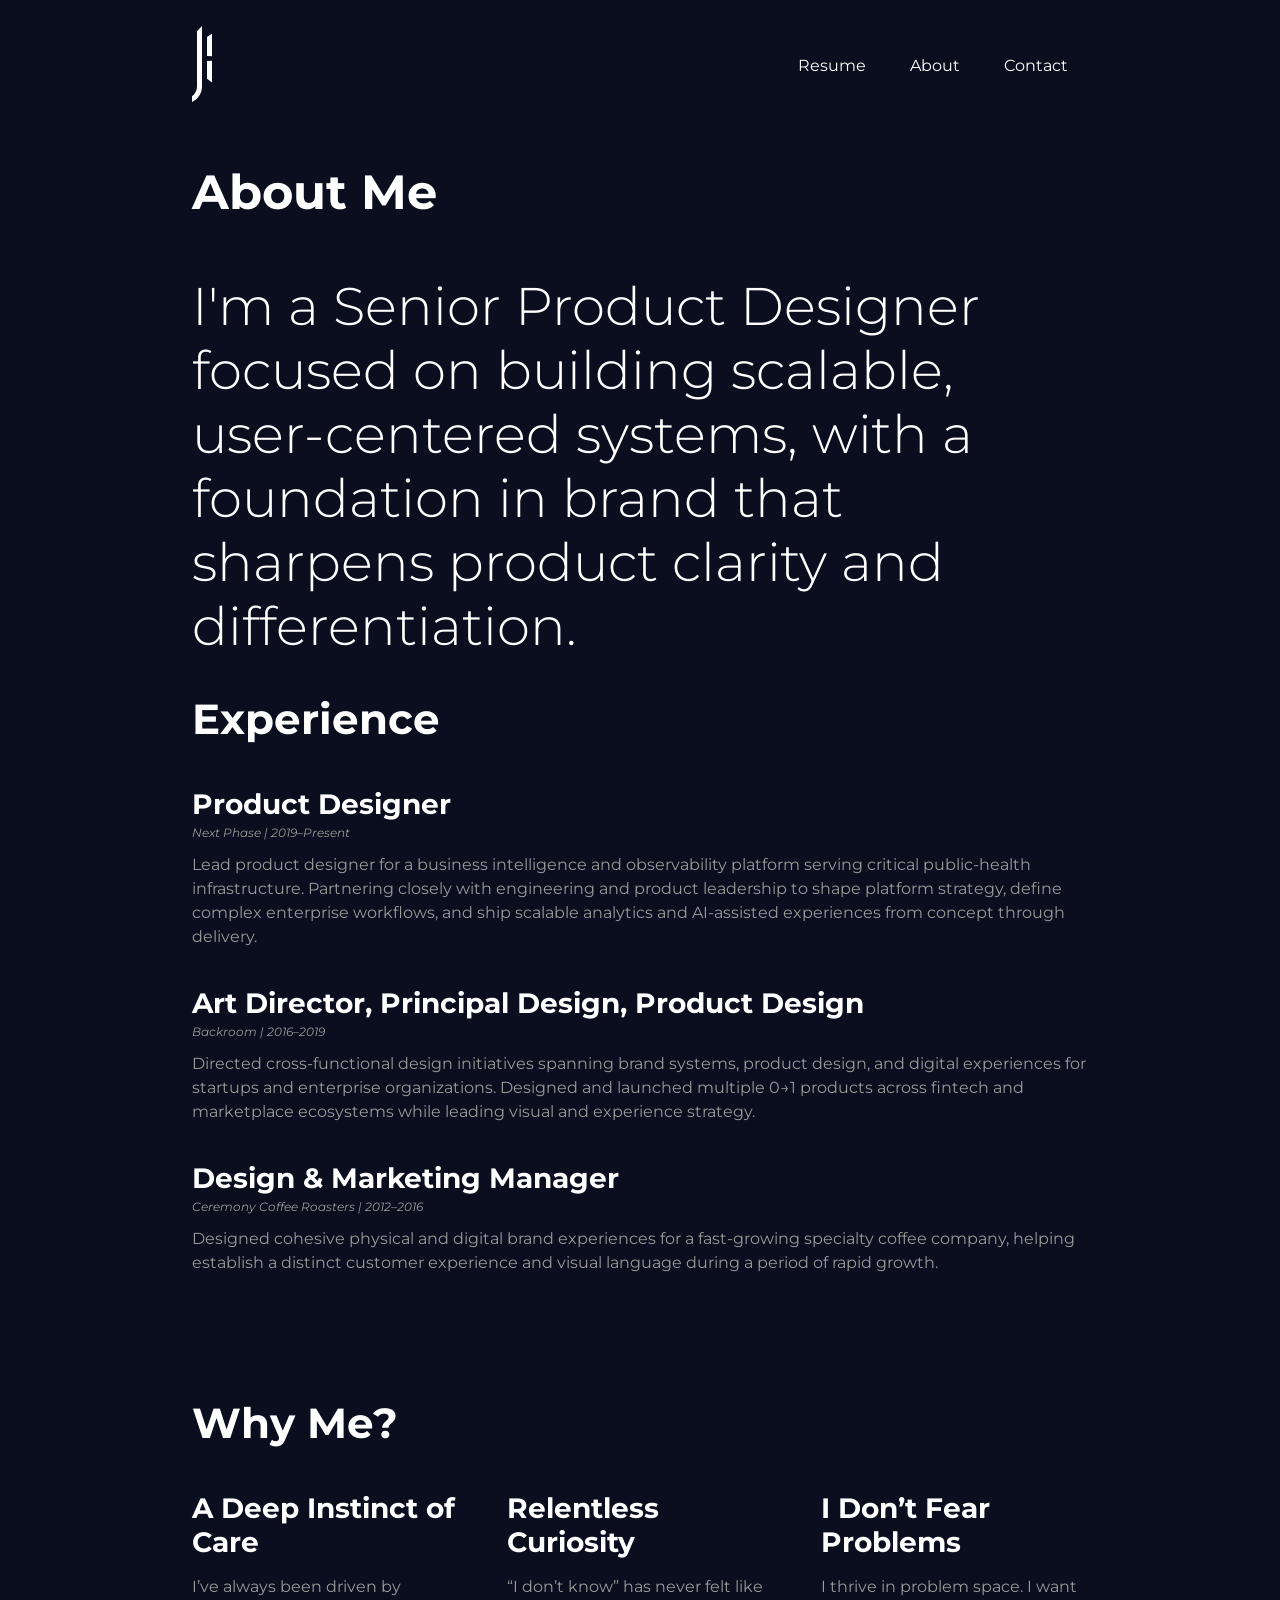
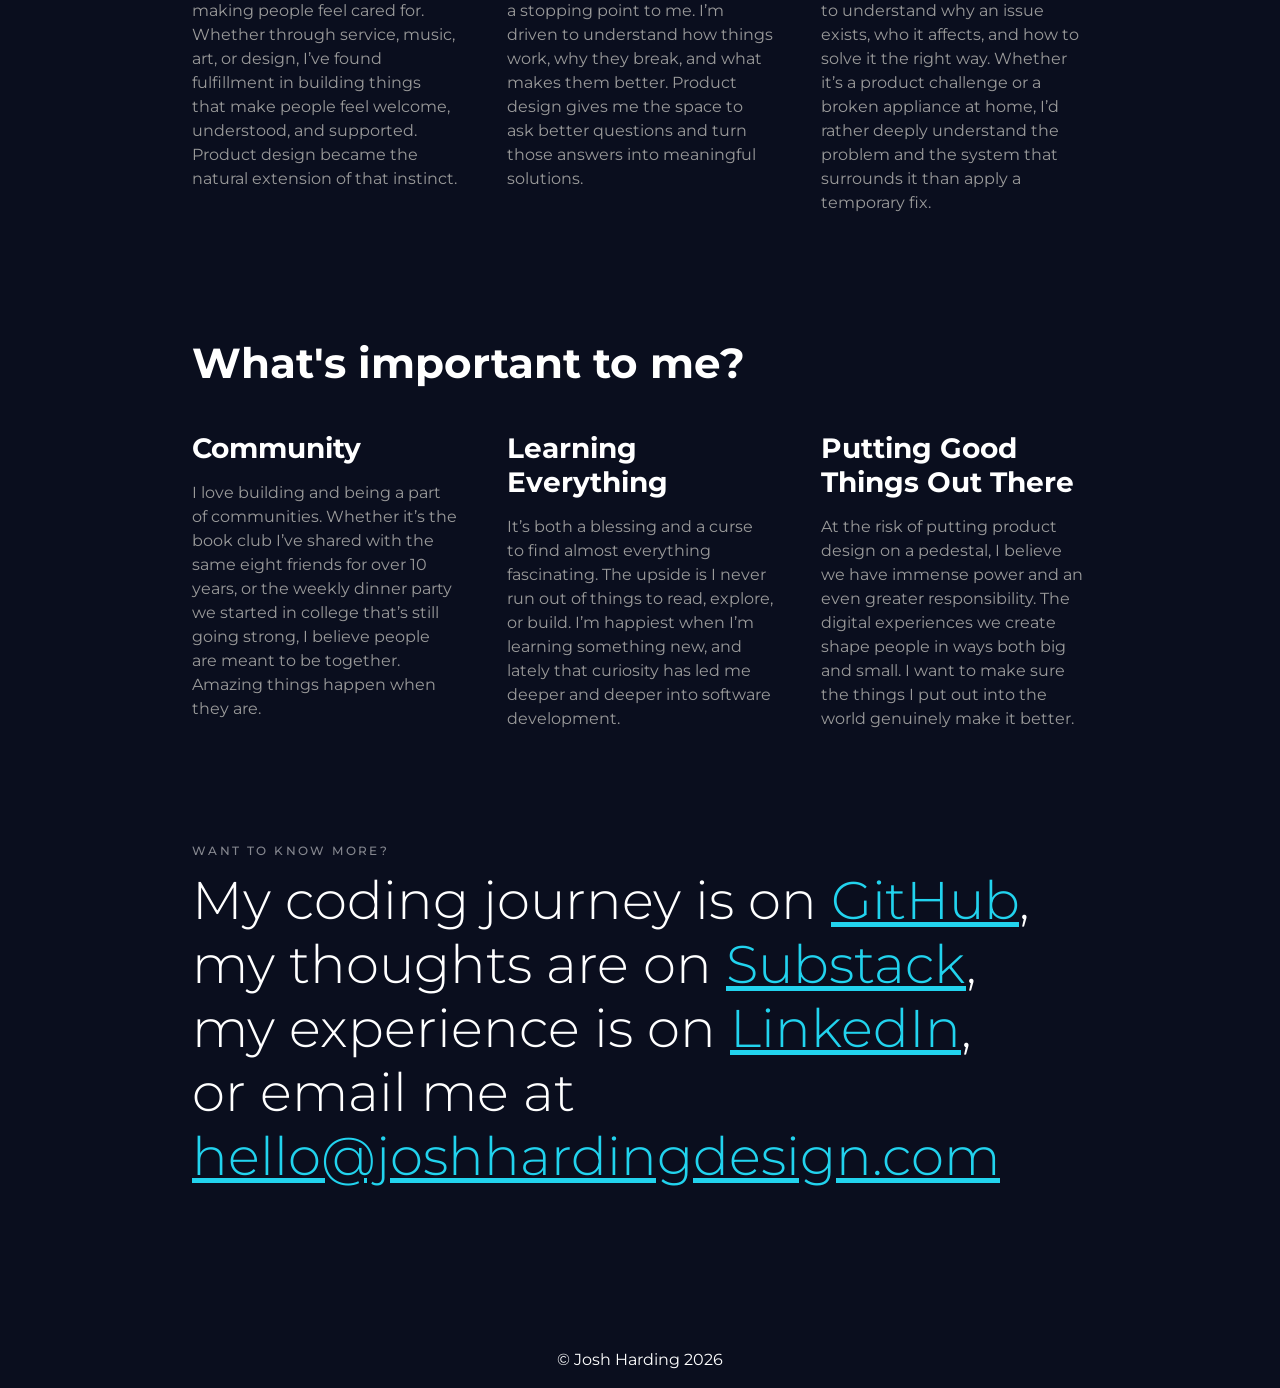
==== commit 03dc20f1: "Update about.html Fixed nav to match rest of site" ====
--- a/about.html
+++ b/about.html
@@ -15,12 +15,14 @@
     <div>
         <header>
             <nav class="navigation">
-                    <a href="./index.html"><img src="./images/jh-logo-mark-white.svg" alt="JH Monogram" class="main_logo"></a>
+                <a href="./index.html"><img src="./images/jh-logo-mark-white.svg" alt="JH Monogram"
+                        class="main_logo"></a>
                 <div class="nav_group_links">
                     <ul>
-                        <li class="nav_items"><a href="index.html#work-section">Work</a></li>
+                        <li class="nav_items"><a href="https://drive.google.com/file/d/1sCc6e_-9mGhKr966xI0JpeGTvCqOodsL/view?usp=sharing">Resume</a></li>
+                        <!-- <li class="nav_items"><a href="#work-section">Work</a></li> -->
                         <li class="nav_items"><a href="./about.html">About</a></li>
-                        <li class="nav_items"><a href="index.html#contact-section">Contact</a></li>
+                        <li class="nav_items"><a href="#contact-section">Contact</a></li>
                     </ul>
                 </div>
             </nav>
